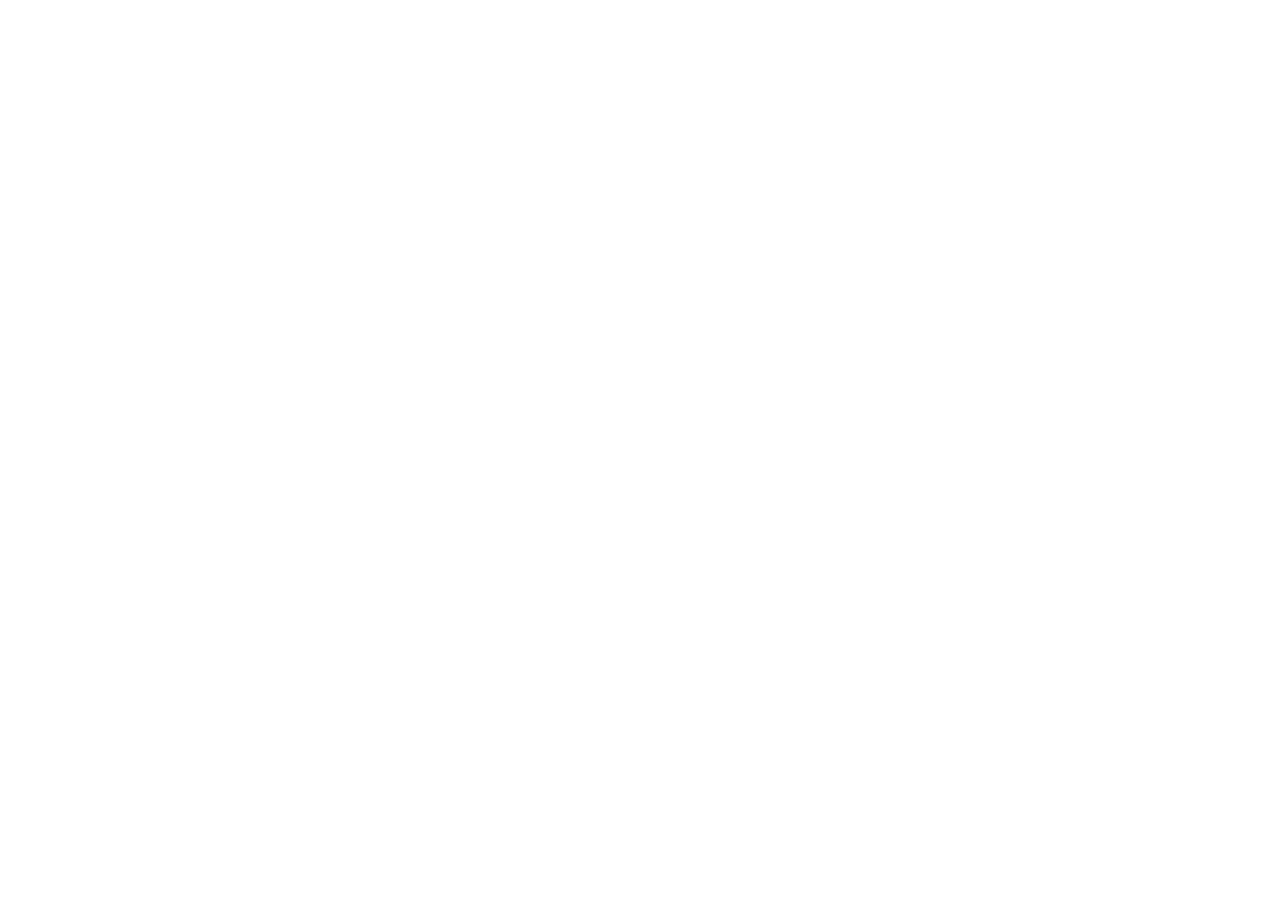
==== privacy.html @ a41dca9e "M1: repo scaffold — skeleton HTML pages, license, gitignore, README Adds valid <!doctype html> skele" ====
<!doctype html>
<html lang="en">
<head>
  <meta charset="UTF-8">
  <meta name="viewport" content="width=device-width, initial-scale=1">
  <title>Privacy Policy — Pulse</title>
</head>
<body>
</body>
</html>
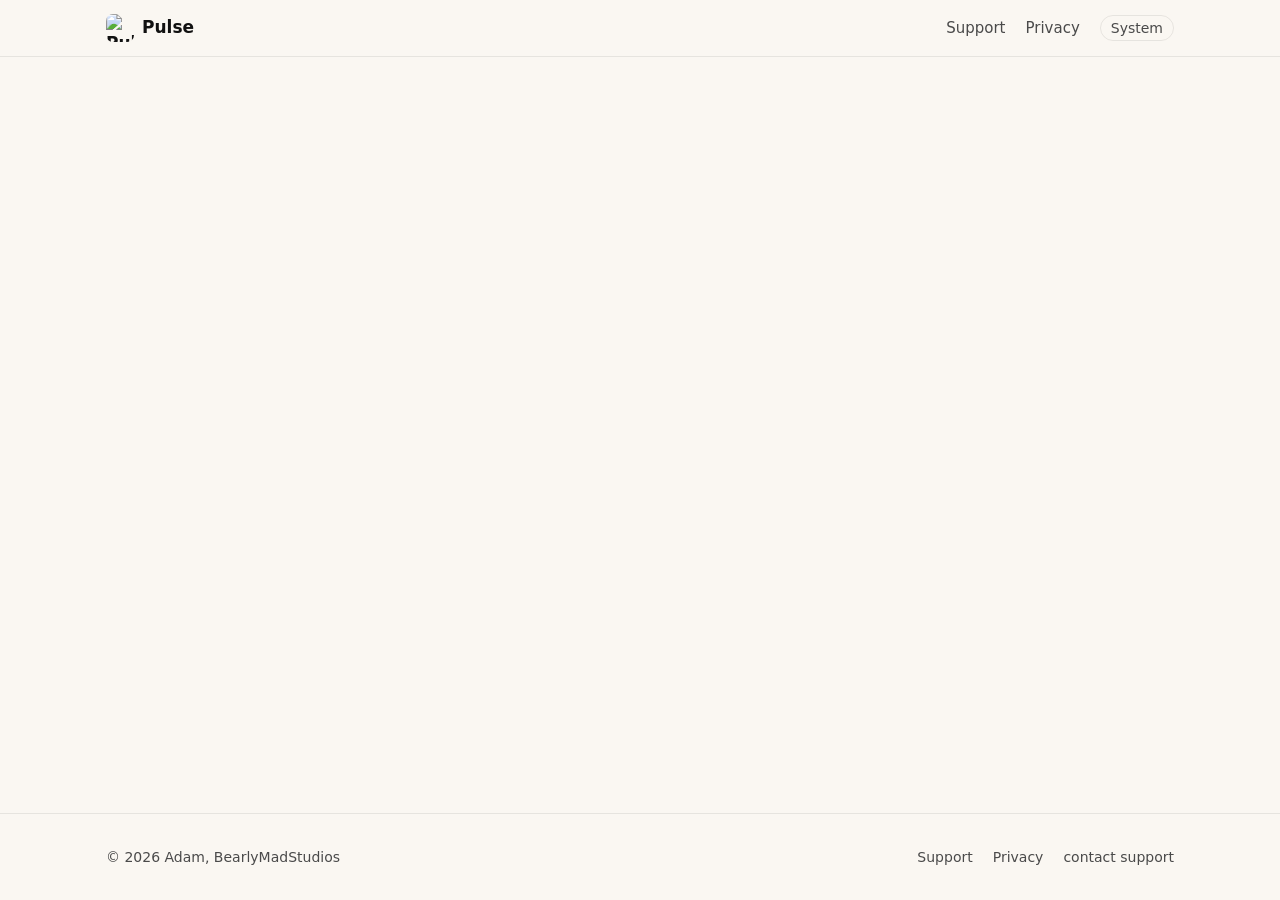
==== commit 5577681b: "M2: design tokens, base styles, shared header/footer Adds styles.css with §4 CSS custom property tok" ====
--- a/privacy.html
+++ b/privacy.html
@@ -4,7 +4,43 @@
   <meta charset="UTF-8">
   <meta name="viewport" content="width=device-width, initial-scale=1">
   <title>Privacy Policy — Pulse</title>
+  <link rel="stylesheet" href="styles.css">
 </head>
 <body>
+  <a class="skip-link" href="#main">Skip to content</a>
+
+  <header class="site-header">
+    <div class="container header-inner">
+      <a href="index.html" class="wordmark">
+        <img src="assets/icon-180.png" alt="Pulse app icon" width="28" height="28">
+        <span>Pulse</span>
+      </a>
+      <nav class="site-nav" aria-label="Site navigation">
+        <a href="support.html">Support</a>
+        <a href="privacy.html">Privacy</a>
+        <button class="theme-toggle" aria-label="Toggle color theme">System</button>
+      </nav>
+    </div>
+  </header>
+
+  <main id="main" class="container">
+  </main>
+
+  <footer class="site-footer">
+    <div class="container footer-inner">
+      <p class="copyright">© 2026 Adam, BearlyMadStudios</p>
+      <nav class="footer-nav" aria-label="Footer navigation">
+        <a href="support.html">Support</a>
+        <a href="privacy.html">Privacy</a>
+        <a class="support-email"
+           data-user="pulse.support"
+           data-domain="bearcave.my"
+           href="#">
+          <noscript>Email: pulse.support [at] bearcave.my</noscript>
+          contact support
+        </a>
+      </nav>
+    </div>
+  </footer>
 </body>
 </html>
--- a/styles.css
+++ b/styles.css
@@ -0,0 +1,245 @@
+/* ============================================================
+   Design tokens — light (default)
+   ============================================================ */
+:root {
+  --bg:         #FAF7F2;
+  --fg:         #111111;
+  --fg-muted:   #4A4A4A;
+  --accent:     #FF3B30;
+  --accent-fg:  #FFFFFF;
+  --surface:    #FFFFFF;
+  --border:     rgba(0, 0, 0, 0.08);
+  --radius:     14px;
+  --radius-pill: 999px;
+  --maxw:       1100px;
+}
+
+/* Zero-JS dark path — OS preference */
+@media (prefers-color-scheme: dark) {
+  :root {
+    --bg:       #0E0E10;
+    --fg:       #F4F4F5;
+    --fg-muted: #A1A1AA;
+    --accent:   #FF453A;
+    --surface:  #18181B;
+    --border:   rgba(255, 255, 255, 0.10);
+  }
+}
+
+/* Explicit theme overrides (set by app.js in M3) */
+[data-theme="light"] {
+  --bg:         #FAF7F2;
+  --fg:         #111111;
+  --fg-muted:   #4A4A4A;
+  --accent:     #FF3B30;
+  --surface:    #FFFFFF;
+  --border:     rgba(0, 0, 0, 0.08);
+}
+
+[data-theme="dark"] {
+  --bg:       #0E0E10;
+  --fg:       #F4F4F5;
+  --fg-muted: #A1A1AA;
+  --accent:   #FF453A;
+  --surface:  #18181B;
+  --border:   rgba(255, 255, 255, 0.10);
+}
+
+/* ============================================================
+   Reset
+   ============================================================ */
+*,
+*::before,
+*::after {
+  box-sizing: border-box;
+  margin: 0;
+  padding: 0;
+}
+
+/* ============================================================
+   Base
+   ============================================================ */
+html {
+  font-family: -apple-system, BlinkMacSystemFont, "SF Pro Text", "Segoe UI",
+               system-ui, sans-serif;
+  font-size: 16px;
+  -webkit-text-size-adjust: 100%;
+}
+
+body {
+  background: var(--bg);
+  color: var(--fg);
+  min-height: 100dvh;
+  display: flex;
+  flex-direction: column;
+  line-height: 1.6;
+}
+
+img {
+  max-width: 100%;
+  height: auto;
+  display: block;
+}
+
+a {
+  color: var(--accent);
+}
+
+/* ============================================================
+   Layout helpers
+   ============================================================ */
+.container {
+  max-width: var(--maxw);
+  margin-inline: auto;
+  padding-inline: 1rem;
+}
+
+main {
+  flex: 1;
+  padding-block: 3rem;
+}
+
+/* ============================================================
+   Accessibility — skip link + focus ring
+   ============================================================ */
+.skip-link {
+  position: absolute;
+  left: -9999px;
+  top: auto;
+  width: 1px;
+  height: 1px;
+  overflow: hidden;
+  background: var(--accent);
+  color: var(--accent-fg);
+  padding: 0.5rem 1rem;
+  border-radius: var(--radius);
+  font-weight: 600;
+  text-decoration: none;
+  z-index: 100;
+}
+
+.skip-link:focus {
+  position: fixed;
+  top: 0.75rem;
+  left: 50%;
+  translate: -50% 0;
+  width: auto;
+  height: auto;
+}
+
+:focus-visible {
+  outline: 2px solid var(--accent);
+  outline-offset: 3px;
+}
+
+/* ============================================================
+   Header
+   ============================================================ */
+.site-header {
+  border-bottom: 1px solid var(--border);
+}
+
+.header-inner {
+  display: flex;
+  align-items: center;
+  justify-content: space-between;
+  height: 56px;
+}
+
+.wordmark {
+  display: flex;
+  align-items: center;
+  gap: 8px;
+  text-decoration: none;
+  font-weight: 700;
+  font-size: 1.0625rem;
+  color: var(--fg);
+}
+
+.wordmark img {
+  width: 28px;
+  height: 28px;
+  border-radius: 7px;
+}
+
+.site-nav {
+  display: flex;
+  align-items: center;
+  gap: 1.25rem;
+}
+
+.site-nav a {
+  color: var(--fg-muted);
+  text-decoration: none;
+  font-size: 0.9375rem;
+}
+
+.site-nav a:hover {
+  color: var(--fg);
+}
+
+.theme-toggle {
+  background: none;
+  border: 1px solid var(--border);
+  border-radius: var(--radius-pill);
+  padding: 4px 10px;
+  cursor: pointer;
+  color: var(--fg-muted);
+  font-size: 0.875rem;
+  font-family: inherit;
+}
+
+.theme-toggle:hover {
+  color: var(--fg);
+  border-color: var(--fg-muted);
+}
+
+/* ============================================================
+   Footer
+   ============================================================ */
+.site-footer {
+  border-top: 1px solid var(--border);
+  padding-block: 2rem;
+}
+
+.footer-inner {
+  display: flex;
+  align-items: center;
+  justify-content: space-between;
+  flex-wrap: wrap;
+  gap: 0.75rem;
+}
+
+.copyright {
+  color: var(--fg-muted);
+  font-size: 0.875rem;
+}
+
+.footer-nav {
+  display: flex;
+  gap: 1.25rem;
+  flex-wrap: wrap;
+}
+
+.footer-nav a {
+  color: var(--fg-muted);
+  text-decoration: none;
+  font-size: 0.875rem;
+}
+
+.footer-nav a:hover {
+  color: var(--fg);
+}
+
+/* ============================================================
+   Reduced motion
+   ============================================================ */
+@media (prefers-reduced-motion: reduce) {
+  *,
+  *::before,
+  *::after {
+    animation-duration: 0.01ms !important;
+    animation-iteration-count: 1 !important;
+    transition-duration: 0.01ms !important;
+  }
+}
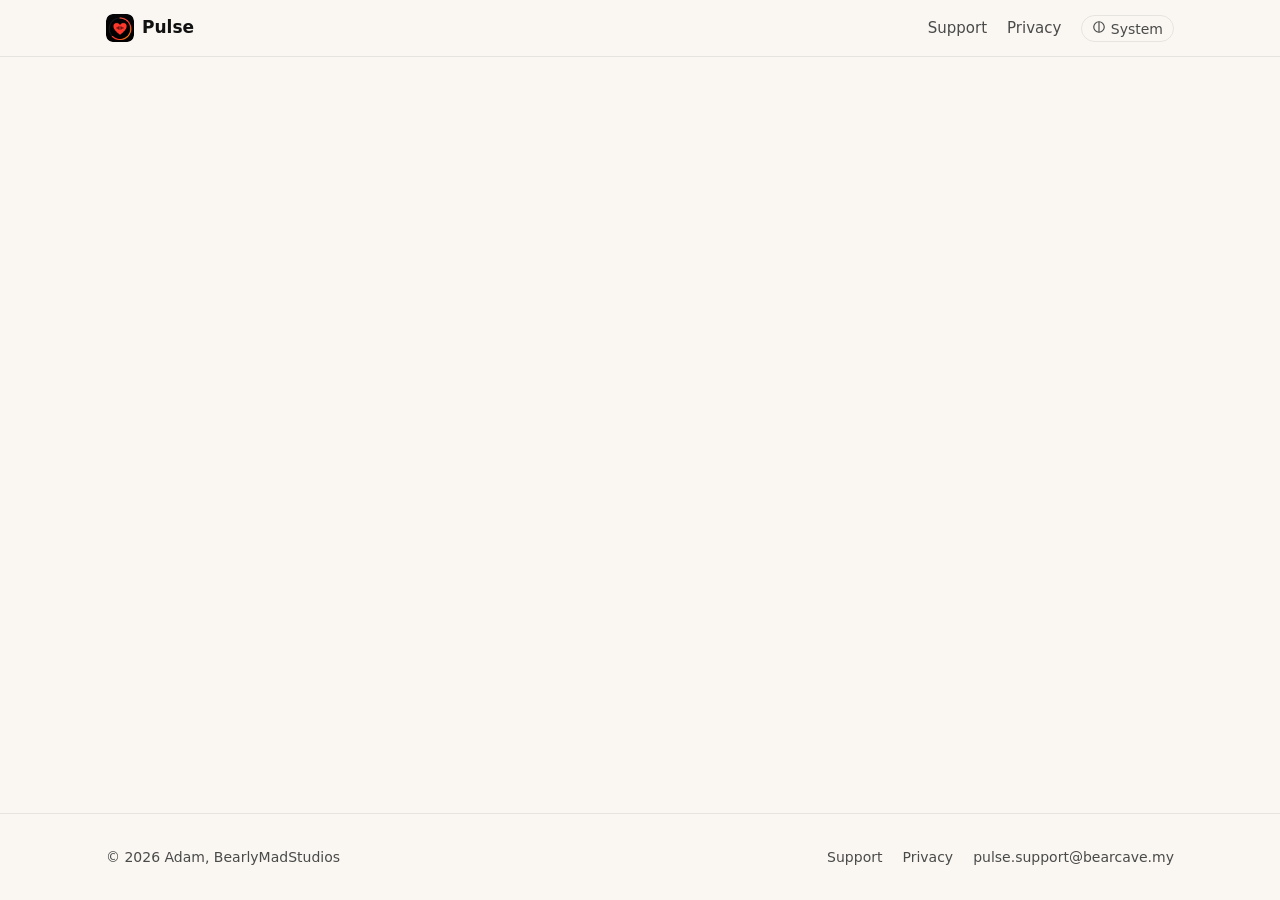
==== commit f0e71bf5: "M3: theme toggle and email reveal (app.js) Adds app.js with three-state System/Light/Dark theme togg" ====
--- a/privacy.html
+++ b/privacy.html
@@ -5,6 +5,8 @@
   <meta name="viewport" content="width=device-width, initial-scale=1">
   <title>Privacy Policy — Pulse</title>
   <link rel="stylesheet" href="styles.css">
+  <script>!function(){var t=localStorage.getItem('pulse.theme');if(t==='light'||t==='dark')document.documentElement.setAttribute('data-theme',t)}()</script>
+  <script src="app.js" defer></script>
 </head>
 <body>
   <a class="skip-link" href="#main">Skip to content</a>
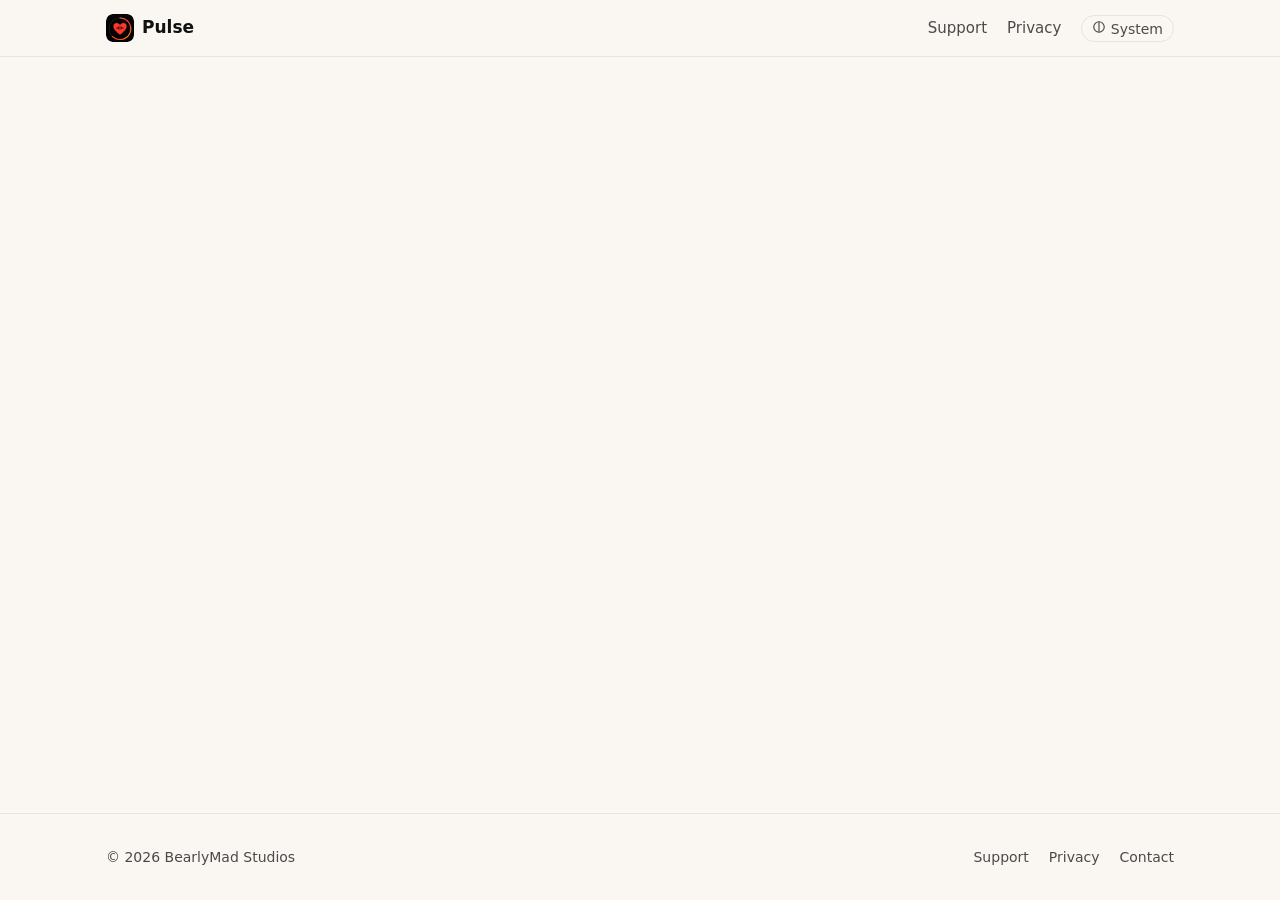
==== commit ffb4db0a: "Update copyright statement" ====
--- a/privacy.html
+++ b/privacy.html
@@ -30,16 +30,17 @@
 
   <footer class="site-footer">
     <div class="container footer-inner">
-      <p class="copyright">© 2026 Adam, BearlyMadStudios</p>
+      <p class="copyright">© 2026 BearlyMad Studios</p>
       <nav class="footer-nav" aria-label="Footer navigation">
         <a href="support.html">Support</a>
         <a href="privacy.html">Privacy</a>
         <a class="support-email"
            data-user="pulse.support"
            data-domain="bearcave.my"
+           data-label="Contact"
            href="#">
           <noscript>Email: pulse.support [at] bearcave.my</noscript>
-          contact support
+          Contact
         </a>
       </nav>
     </div>
--- a/styles.css
+++ b/styles.css
@@ -232,6 +232,199 @@
 }
 
 /* ============================================================
+   Hero
+   ============================================================ */
+@keyframes waveform-pulse {
+  0%, 100% { opacity: 0.55; }
+  50%       { opacity: 1;    }
+}
+
+.hero {
+  padding-bottom: 3rem;
+  text-align: center;
+}
+
+.hero-wave {
+  display: block;
+  width: 100%;
+  max-width: 640px;
+  height: 80px;
+  margin-inline: auto;
+  margin-bottom: 2rem;
+  animation: waveform-pulse 2s ease-in-out infinite;
+}
+
+.hero-headline {
+  font-size: clamp(2.25rem, 6vw, 4.5rem);
+  font-weight: 800;
+  line-height: 1.1;
+  letter-spacing: -0.02em;
+  color: var(--fg);
+  margin-bottom: 1rem;
+}
+
+.hero-subhead {
+  font-size: clamp(1rem, 2.5vw, 1.125rem);
+  color: var(--fg-muted);
+  max-width: 600px;
+  margin-inline: auto;
+  margin-bottom: 2.5rem;
+  line-height: 1.65;
+}
+
+.hero-actions {
+  display: flex;
+  align-items: center;
+  justify-content: center;
+  gap: 1rem;
+  flex-wrap: wrap;
+}
+
+.badge-coming-soon {
+  background: var(--fg);
+  color: var(--bg);
+  border: none;
+  border-radius: var(--radius-pill);
+  padding: 0.625rem 1.375rem;
+  font-size: 0.9375rem;
+  font-weight: 600;
+  font-family: inherit;
+  opacity: 0.4;
+  cursor: not-allowed;
+}
+
+.hero-support-link {
+  font-size: 0.9375rem;
+  color: var(--fg-muted);
+  text-decoration: none;
+}
+
+.hero-support-link:hover {
+  color: var(--fg);
+}
+
+/* ============================================================
+   Intro — §5.1.3
+   ============================================================ */
+.intro {
+  max-width: 60ch;
+  margin-inline: auto;
+  padding-block: 1rem 3rem;
+  display: flex;
+  flex-direction: column;
+  gap: 1rem;
+  color: var(--fg);
+}
+
+.intro p {
+  font-size: 1.0625rem;
+  line-height: 1.7;
+}
+
+/* ============================================================
+   Features — §5.1.4
+   ============================================================ */
+.features {
+  padding-block: 1rem 3rem;
+}
+
+.features-heading {
+  font-size: clamp(1.5rem, 3vw, 2rem);
+  font-weight: 700;
+  letter-spacing: -0.01em;
+  margin-bottom: 2rem;
+  text-align: center;
+}
+
+.features-grid {
+  display: grid;
+  grid-template-columns: 1fr;
+  gap: 1.25rem;
+  scroll-snap-type: y mandatory;
+}
+
+.feature-card {
+  background: var(--surface);
+  border: 1px solid var(--border);
+  border-radius: var(--radius);
+  padding: 1.5rem;
+  display: flex;
+  flex-direction: column;
+  gap: 1rem;
+  scroll-snap-align: start;
+}
+
+.feature-card h3 {
+  font-size: 1.125rem;
+  font-weight: 700;
+  color: var(--fg);
+}
+
+.feature-card p {
+  color: var(--fg-muted);
+  font-size: 0.9375rem;
+  line-height: 1.6;
+}
+
+.feature-visual {
+  display: flex;
+  align-items: center;
+  justify-content: center;
+  min-height: 200px;
+}
+
+.feature-visual img {
+  max-height: 360px;
+  width: auto;
+  border-radius: 10px;
+}
+
+@media (min-width: 720px) {
+  .features-grid {
+    grid-template-columns: repeat(3, 1fr);
+    scroll-snap-type: none;
+  }
+
+  .feature-visual {
+    min-height: 240px;
+  }
+}
+
+/* ============================================================
+   Privacy callout — §5.1.5
+   ============================================================ */
+.privacy-callout {
+  margin-block: 1rem 2rem;
+  padding: 1.5rem 1.75rem;
+  background: var(--surface);
+  border: 1px solid var(--border);
+  border-left: 3px solid var(--accent);
+  border-radius: var(--radius);
+  display: flex;
+  flex-direction: column;
+  gap: 0.75rem;
+}
+
+.privacy-callout-quote {
+  font-size: 1.0625rem;
+  font-weight: 600;
+  color: var(--fg);
+  line-height: 1.5;
+}
+
+.privacy-callout-link {
+  font-size: 0.9375rem;
+  color: var(--accent);
+  text-decoration: none;
+  font-weight: 600;
+  align-self: flex-start;
+}
+
+.privacy-callout-link:hover {
+  text-decoration: underline;
+}
+
+/* ============================================================
    Reduced motion
    ============================================================ */
 @media (prefers-reduced-motion: reduce) {
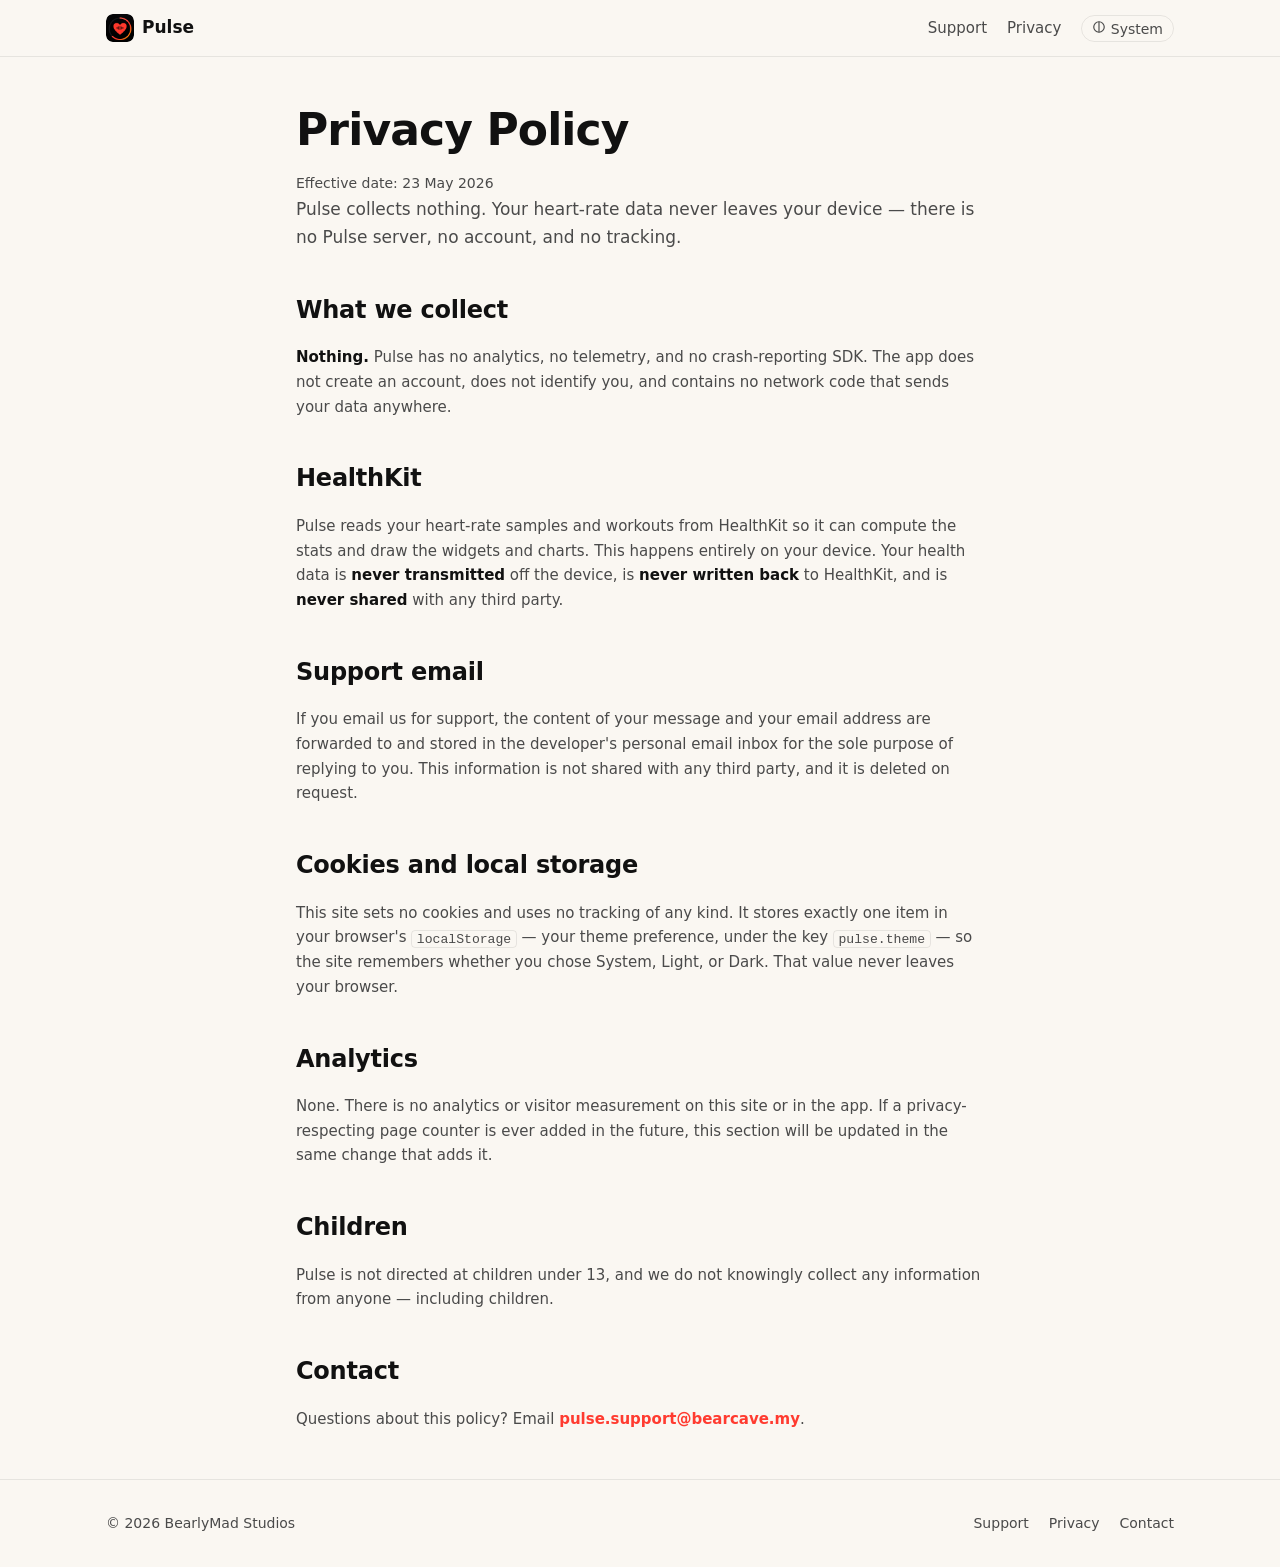
==== commit 0871ef40: "M7 completion." ====
--- a/privacy.html
+++ b/privacy.html
@@ -25,7 +25,75 @@
     </div>
   </header>
 
-  <main id="main" class="container">
+  <main id="main" class="container support-page privacy-page">
+
+    <header class="support-intro">
+      <h1>Privacy Policy</h1>
+      <p class="privacy-effective">Effective date: 23 May 2026</p>
+      <p>Pulse collects nothing. Your heart-rate data never leaves your
+      device — there is no Pulse server, no account, and no tracking.</p>
+    </header>
+
+    <section aria-labelledby="collect-heading">
+      <h2 id="collect-heading">What we collect</h2>
+      <p><strong>Nothing.</strong> Pulse has no analytics, no telemetry, and
+      no crash-reporting SDK. The app does not create an account, does not
+      identify you, and contains no network code that sends your data
+      anywhere.</p>
+    </section>
+
+    <section aria-labelledby="healthkit-heading">
+      <h2 id="healthkit-heading">HealthKit</h2>
+      <p>Pulse reads your heart-rate samples and workouts from HealthKit so
+      it can compute the stats and draw the widgets and charts. This happens
+      entirely on your device. Your health data is <strong>never
+      transmitted</strong> off the device, is <strong>never written back</strong>
+      to HealthKit, and is <strong>never shared</strong> with any third
+      party.</p>
+    </section>
+
+    <section aria-labelledby="email-heading">
+      <h2 id="email-heading">Support email</h2>
+      <p>If you email us for support, the content of your message and your
+      email address are forwarded to and stored in the developer's personal
+      email inbox for the sole purpose of replying to you. This information is
+      not shared with any third party, and it is deleted on request.</p>
+    </section>
+
+    <section aria-labelledby="storage-heading">
+      <h2 id="storage-heading">Cookies and local storage</h2>
+      <p>This site sets no cookies and uses no tracking of any kind. It stores
+      exactly one item in your browser's <code>localStorage</code> — your
+      theme preference, under the key <code>pulse.theme</code> — so the site
+      remembers whether you chose System, Light, or Dark. That value never
+      leaves your browser.</p>
+    </section>
+
+    <section aria-labelledby="analytics-heading">
+      <h2 id="analytics-heading">Analytics</h2>
+      <p>None. There is no analytics or visitor measurement on this site or in
+      the app. If a privacy-respecting page counter is ever added in the
+      future, this section will be updated in the same change that adds it.</p>
+    </section>
+
+    <section aria-labelledby="children-heading">
+      <h2 id="children-heading">Children</h2>
+      <p>Pulse is not directed at children under 13, and we do not knowingly
+      collect any information from anyone — including children.</p>
+    </section>
+
+    <section aria-labelledby="contact-heading">
+      <h2 id="contact-heading">Contact</h2>
+      <p>Questions about this policy? Email
+        <a class="support-email"
+           data-user="pulse.support"
+           data-domain="bearcave.my"
+           href="#">
+          <noscript>pulse.support [at] bearcave.my</noscript>
+          pulse.support [at] bearcave.my
+        </a>.</p>
+    </section>
+
   </main>
 
   <footer class="site-footer">
--- a/styles.css
+++ b/styles.css
@@ -425,6 +425,194 @@
 }
 
 /* ============================================================
+   Support page — §5.2 / M6
+   ============================================================ */
+.support-page {
+  max-width: 720px;
+  display: flex;
+  flex-direction: column;
+  gap: 2.5rem;
+}
+
+.support-intro h1 {
+  font-size: clamp(2rem, 5vw, 2.75rem);
+  font-weight: 800;
+  letter-spacing: -0.02em;
+  line-height: 1.15;
+  margin-bottom: 1rem;
+}
+
+.support-intro p {
+  font-size: 1.0625rem;
+  color: var(--fg-muted);
+  line-height: 1.65;
+}
+
+.support-callout {
+  padding: 1.5rem 1.75rem;
+  background: var(--surface);
+  border: 1px solid var(--border);
+  border-left: 3px solid var(--accent);
+  border-radius: var(--radius);
+  display: flex;
+  flex-direction: column;
+  gap: 0.75rem;
+}
+
+.support-callout h2 {
+  font-size: 1.25rem;
+  font-weight: 700;
+  color: var(--fg);
+}
+
+.support-callout p {
+  font-size: 0.9375rem;
+  line-height: 1.6;
+  color: var(--fg);
+}
+
+.support-callout strong {
+  color: var(--fg);
+  font-weight: 600;
+}
+
+.support-callout-note {
+  color: var(--fg-muted);
+  font-size: 0.875rem !important;
+}
+
+.support-callout code,
+.faq-item code {
+  font-family: ui-monospace, SFMono-Regular, "SF Mono", Menlo, monospace;
+  font-size: 0.875em;
+  background: var(--bg);
+  padding: 0.05em 0.35em;
+  border-radius: 4px;
+  border: 1px solid var(--border);
+}
+
+.faq h2,
+.support-fallback h2,
+.privacy-page h2 {
+  font-size: clamp(1.25rem, 3vw, 1.5rem);
+  font-weight: 700;
+  letter-spacing: -0.01em;
+  margin-bottom: 1rem;
+  color: var(--fg);
+}
+
+.faq {
+  display: flex;
+  flex-direction: column;
+  gap: 0.5rem;
+}
+
+.faq-item {
+  background: var(--surface);
+  border: 1px solid var(--border);
+  border-radius: var(--radius);
+  padding: 0;
+  overflow: hidden;
+}
+
+.faq-item summary {
+  list-style: none;
+  cursor: pointer;
+  padding: 1rem 1.25rem;
+  font-weight: 600;
+  font-size: 0.9375rem;
+  color: var(--fg);
+  display: flex;
+  align-items: center;
+  justify-content: space-between;
+  gap: 1rem;
+}
+
+.faq-item summary::-webkit-details-marker {
+  display: none;
+}
+
+.faq-item summary::after {
+  content: "+";
+  font-weight: 400;
+  font-size: 1.25rem;
+  line-height: 1;
+  color: var(--fg-muted);
+  transition: transform 150ms ease;
+}
+
+.faq-item[open] summary::after {
+  content: "−";
+}
+
+.faq-item summary:hover {
+  color: var(--accent);
+}
+
+.faq-item > p {
+  padding: 0 1.25rem 1rem;
+  color: var(--fg-muted);
+  font-size: 0.9375rem;
+  line-height: 1.65;
+}
+
+.support-fallback p {
+  font-size: 0.9375rem;
+  line-height: 1.65;
+  color: var(--fg-muted);
+}
+
+.support-fallback .support-email {
+  color: var(--accent);
+  font-weight: 600;
+  text-decoration: none;
+  word-break: break-word;
+}
+
+.support-fallback .support-email:hover {
+  text-decoration: underline;
+}
+
+/* ============================================================
+   Privacy page — §5.3 / M7
+   ============================================================ */
+.privacy-effective {
+  font-size: 0.875rem !important;
+  color: var(--fg-muted);
+}
+
+.privacy-page section p {
+  font-size: 0.9375rem;
+  line-height: 1.65;
+  color: var(--fg-muted);
+}
+
+.privacy-page code {
+  font-family: ui-monospace, SFMono-Regular, "SF Mono", Menlo, monospace;
+  font-size: 0.875em;
+  background: var(--bg);
+  padding: 0.05em 0.35em;
+  border-radius: 4px;
+  border: 1px solid var(--border);
+}
+
+.privacy-page strong {
+  color: var(--fg);
+  font-weight: 600;
+}
+
+.privacy-page .support-email {
+  color: var(--accent);
+  font-weight: 600;
+  text-decoration: none;
+  word-break: break-word;
+}
+
+.privacy-page .support-email:hover {
+  text-decoration: underline;
+}
+
+/* ============================================================
    Reduced motion
    ============================================================ */
 @media (prefers-reduced-motion: reduce) {
